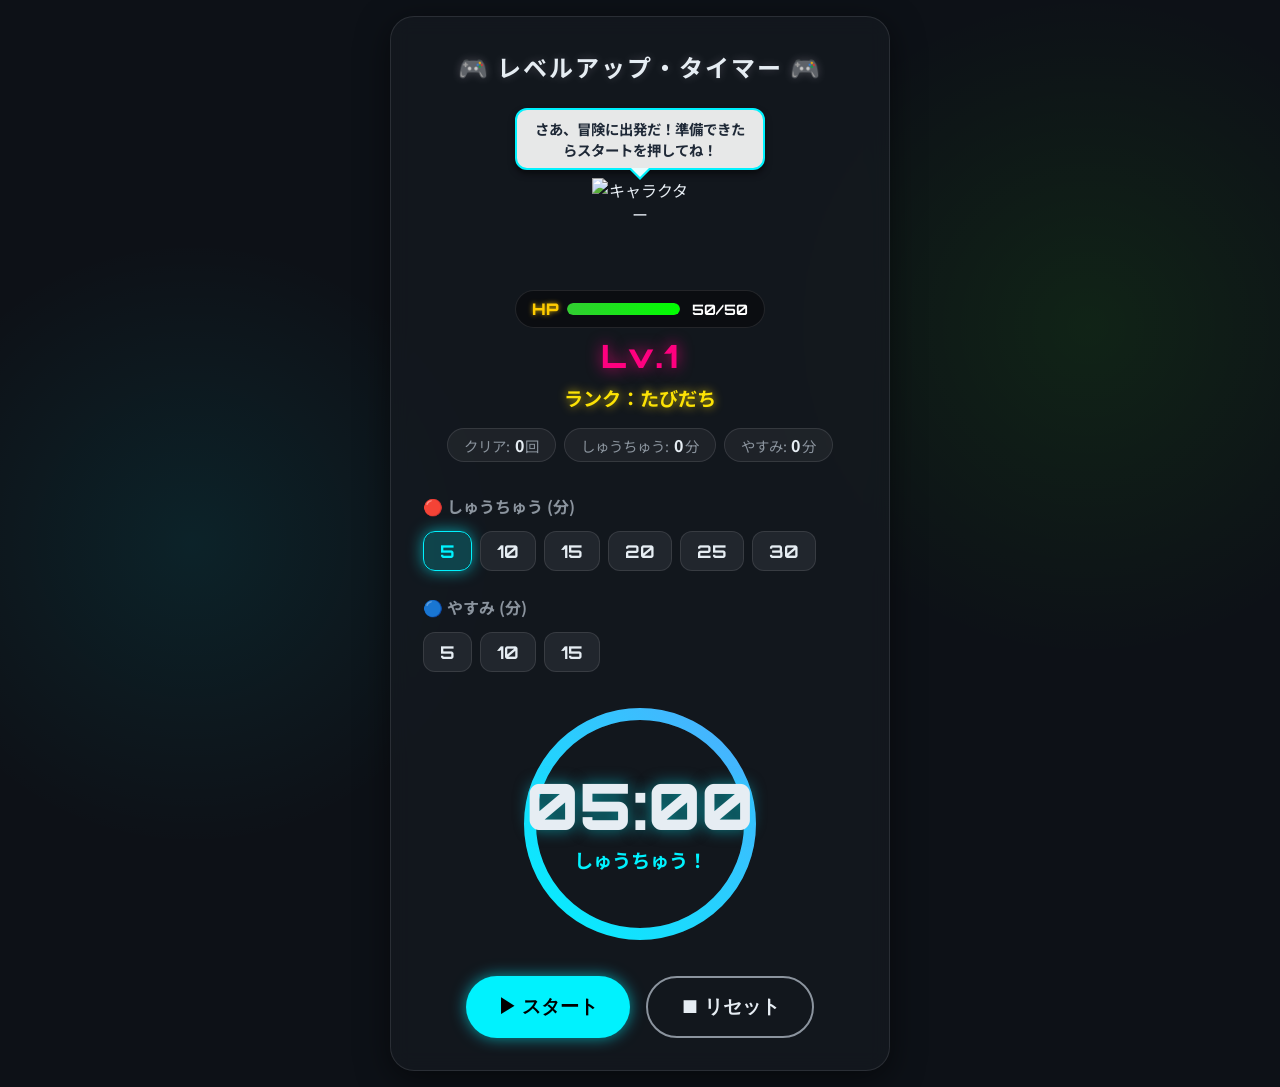
==== index.html @ f7cc22b0 "Add files via upload" ====
<!DOCTYPE html>
<html lang="ja">
<head>
  <meta charset="UTF-8">
  <meta name="viewport" content="width=device-width, initial-scale=1.0">
  <title>かっこいいタイマー！</title>
  <link rel="stylesheet" href="style.css">
  <link href="https://fonts.googleapis.com/css2?family=Orbitron:wght@500;700;900&family=Noto+Sans+JP:wght@500;700&display=swap" rel="stylesheet">
</head>
<body>
  <div class="app-container">
    <div class="glass-panel">
      <header>
        <h1>🎮 レベルアップ・タイマー 🎮</h1>
        <div class="status-board">
          <div class="character-display">
            <div id="speech-bubble" class="speech-bubble">さあ、冒険に出発だ！</div>
            <img id="char-img" src="https://api.dicebear.com/9.x/pixel-art/svg?seed=たびだち" alt="キャラクター" width="96" height="96">
          </div>
          
          <div class="hp-container">
            <span class="hp-label">HP</span>
            <div class="hp-bar-bg">
              <div id="hp-bar-fill" class="hp-bar-fill"></div>
            </div>
            <span id="hp-text">100/100</span>
          </div>

          <div class="level-display">Lv.<span id="level-count">1</span></div>
          <div class="rank-display">ランク：<span id="rank-name">たびだち</span></div>
          <div class="stats-row">
            <div class="session-counter">クリア: <span id="session-count">0</span>回</div>
            <div class="total-time-counter">しゅうちゅう: <span id="total-time-count">0</span>分</div>
            <div class="total-break-counter">やすみ: <span id="total-break-count">0</span>分</div>
          </div>
        </div>
      </header>

      <main>
        <!-- 時間選択ボタン -->
        <div class="time-selectors">
          <div class="selector-group">
            <h3>🔴 しゅうちゅう (分)</h3>
            <div class="btn-group">
              <button class="time-btn work-btn active" data-time="5">5</button>
              <button class="time-btn work-btn" data-time="10">10</button>
              <button class="time-btn work-btn" data-time="15">15</button>
              <button class="time-btn work-btn" data-time="20">20</button>
              <button class="time-btn work-btn" data-time="25">25</button>
              <button class="time-btn work-btn" data-time="30">30</button>
            </div>
          </div>
          <div class="selector-group">
            <h3>🔵 やすみ (分)</h3>
            <div class="btn-group">
              <button class="time-btn break-btn" data-time="5">5</button>
              <button class="time-btn break-btn" data-time="10">10</button>
              <button class="time-btn break-btn" data-time="15">15</button>
            </div>
          </div>
        </div>

        <!-- タイマー表示 -->
        <div class="timer-display-container">
          <svg class="progress-ring" width="240" height="240">
            <defs>
              <linearGradient id="cyber-gradient" x1="0%" y1="0%" x2="100%" y2="100%">
                <stop offset="0%" stop-color="#00f2fe" />
                <stop offset="100%" stop-color="#4facfe" />
              </linearGradient>
            </defs>
            <circle class="progress-ring-bg" cx="120" cy="120" r="110"></circle>
            <circle class="progress-ring-circle" cx="120" cy="120" r="110"></circle>
          </svg>
          <div class="timer-text" id="timer-display">05:00</div>
          <div class="timer-mode" id="mode-display">しゅうちゅう！</div>
        </div>

        <!-- コントロールボタン -->
        <div class="controls">
          <button id="start-btn" class="control-btn play">▶ スタート</button>
          <button id="pause-btn" class="control-btn pause hidden">⏸ ストップ</button>
          <button id="reset-btn" class="control-btn reset">⏹ リセット</button>
        </div>
      </main>
    </div>
  </div>

  <script src="app.js"></script>
</body>
</html>
---- style.css ----
:root {
  --bg-color: #0d1117;
  --panel-bg: rgba(22, 27, 34, 0.7);
  --text-main: #e6edf3;
  --text-muted: #8b949e;
  --accent-work: #00f2fe; /* Neon Blue */
  --accent-break: #39ff14; /* Neon Green */
  --btn-bg: #21262d;
  --btn-hover: #30363d;
  --border: rgba(255, 255, 255, 0.1);
  --glow-work: 0 0 15px rgba(0, 242, 254, 0.6);
  --glow-break: 0 0 15px rgba(57, 255, 20, 0.6);
}

* {
  box-sizing: border-box;
  margin: 0;
  padding: 0;
}

body {
  font-family: 'Noto Sans JP', sans-serif;
  background-color: var(--bg-color);
  background-image: 
    radial-gradient(circle at 15% 50%, rgba(0, 242, 254, 0.08), transparent 25%),
    radial-gradient(circle at 85% 30%, rgba(57, 255, 20, 0.08), transparent 25%);
  color: var(--text-main);
  min-height: 100vh;
  display: flex;
  align-items: center;
  justify-content: center;
  padding: 1rem;
}

.app-container {
  width: 100%;
  max-width: 500px;
}

.glass-panel {
  background: var(--panel-bg);
  backdrop-filter: blur(10px);
  -webkit-backdrop-filter: blur(10px);
  border: 1px solid var(--border);
  border-radius: 24px;
  padding: 2rem;
  box-shadow: 0 8px 32px rgba(0, 0, 0, 0.5);
}

header {
  text-align: center;
  margin-bottom: 2rem;
}

h1 {
  font-size: 1.5rem;
  font-weight: 700;
  margin-bottom: 0.5rem;
  letter-spacing: 2px;
  text-shadow: 0 0 10px rgba(255, 255, 255, 0.2);
}

.status-board {
  display: flex;
  flex-direction: column;
  align-items: center;
  gap: 0.5rem;
  margin-top: 1rem;
}

.level-display {
  font-family: 'Orbitron', sans-serif;
  font-size: 2rem;
  font-weight: 900;
  color: #ff007f;
  text-shadow: 0 0 15px rgba(255, 0, 127, 0.8);
  letter-spacing: 2px;
}

.rank-display {
  font-size: 1.2rem;
  font-weight: 700;
  color: #fce205;
  text-shadow: 0 0 10px rgba(252, 226, 5, 0.8);
  margin-bottom: 0.5rem;
}

.stats-row {
  display: flex;
  gap: 0.5rem;
  justify-content: center;
  flex-wrap: wrap;
}

.session-counter, .total-time-counter, .total-break-counter {
  font-size: 0.9rem;
  color: var(--text-muted);
  background: rgba(255, 255, 255, 0.05);
  display: inline-block;
  padding: 0.25rem 1rem;
  border-radius: 99px;
  border: 1px solid var(--border);
}

#session-count, #total-time-count, #total-break-count {
  font-weight: 700;
  color: var(--text-main);
  font-size: 1rem;
  margin: 0 0.1rem;
}

.hp-container {
  display: flex;
  align-items: center;
  gap: 0.5rem;
  width: 100%;
  max-width: 250px;
  background: rgba(0, 0, 0, 0.4);
  padding: 0.5rem 1rem;
  border-radius: 99px;
  border: 1px solid var(--border);
  margin-top: 0.5rem;
}

.hp-label {
  font-family: 'Orbitron', sans-serif;
  font-weight: 900;
  color: #ffcc00;
  text-shadow: 0 0 5px rgba(255, 204, 0, 0.8);
}

.hp-bar-bg {
  flex-grow: 1;
  height: 12px;
  background: #333;
  border-radius: 6px;
  overflow: hidden;
  box-shadow: inset 0 2px 4px rgba(0, 0, 0, 0.5);
}

.hp-bar-fill {
  height: 100%;
  background: linear-gradient(90deg, #32cd32, #00ff00);
  width: 100%;
  border-radius: 6px;
  transition: width 1s linear, background 0.3s ease;
  box-shadow: 0 0 10px rgba(0, 255, 0, 0.5);
}

.hp-bar-fill.low {
  background: linear-gradient(90deg, #ff4500, #ff0000);
  box-shadow: 0 0 10px rgba(255, 0, 0, 0.5);
}

#hp-text {
  font-family: 'Orbitron', sans-serif;
  font-size: 0.9rem;
  font-weight: 700;
  color: white;
  min-width: 60px;
  text-align: right;
}

@keyframes levelUpAnimation {
  0% { transform: scale(1); }
  50% { transform: scale(1.3); text-shadow: 0 0 30px rgba(255, 0, 127, 1); }
  100% { transform: scale(1); }
}

.level-up-anim {
  animation: levelUpAnimation 1s ease-in-out;
}

.character-display {
  position: relative;
  display: flex;
  flex-direction: column;
  align-items: center;
  margin-top: 0.5rem;
}

.speech-bubble {
  position: relative;
  background: rgba(255, 255, 255, 0.9);
  color: #1f2937;
  padding: 0.5rem 1rem;
  border-radius: 12px;
  font-weight: 700;
  font-size: 0.9rem;
  box-shadow: 0 4px 6px rgba(0,0,0,0.5);
  z-index: 10;
  max-width: 250px;
  text-align: center;
  margin-bottom: 0.5rem;
  border: 2px solid var(--accent-work);
  animation: float 2s infinite ease-in-out alternate;
}

.speech-bubble::before {
  content: '';
  position: absolute;
  bottom: -12px;
  left: 50%;
  transform: translateX(-50%);
  border-width: 10px 10px 0;
  border-style: solid;
  border-color: var(--accent-work) transparent transparent transparent;
}

.speech-bubble::after {
  content: '';
  position: absolute;
  bottom: -9px;
  left: 50%;
  transform: translateX(-50%);
  border-width: 9px 9px 0;
  border-style: solid;
  border-color: rgba(255, 255, 255, 0.9) transparent transparent transparent;
}

body.break-mode .speech-bubble {
  border-color: var(--accent-break);
}
body.break-mode .speech-bubble::before {
  border-color: var(--accent-break) transparent transparent transparent;
}

@keyframes float {
  0% { transform: translateY(0); }
  100% { transform: translateY(-5px); }
}

.time-selectors {
  display: flex;
  flex-direction: column;
  gap: 1.5rem;
  margin-bottom: 2rem;
}

.selector-group h3 {
  font-size: 1rem;
  margin-bottom: 0.8rem;
  color: var(--text-muted);
}

.btn-group {
  display: flex;
  flex-wrap: wrap;
  gap: 0.5rem;
}

.time-btn {
  background: var(--btn-bg);
  color: var(--text-main);
  border: 1px solid var(--border);
  padding: 0.5rem 1rem;
  border-radius: 12px;
  font-family: 'Orbitron', sans-serif;
  font-size: 1.1rem;
  font-weight: 700;
  cursor: pointer;
  transition: all 0.2s ease;
}

.time-btn:hover {
  background: var(--btn-hover);
  transform: translateY(-2px);
}

.work-btn.active {
  background: rgba(0, 242, 254, 0.2);
  border-color: var(--accent-work);
  color: var(--accent-work);
  box-shadow: var(--glow-work);
}

.break-btn.active {
  background: rgba(57, 255, 20, 0.2);
  border-color: var(--accent-break);
  color: var(--accent-break);
  box-shadow: var(--glow-break);
}

.timer-display-container {
  position: relative;
  width: 240px;
  height: 240px;
  margin: 0 auto 2rem;
  display: flex;
  flex-direction: column;
  align-items: center;
  justify-content: center;
}

.progress-ring {
  position: absolute;
  top: 0;
  left: 0;
  transform: rotate(-90deg);
}

.progress-ring-bg {
  fill: none;
  stroke: rgba(255, 255, 255, 0.05);
  stroke-width: 12;
}

.progress-ring-circle {
  fill: none;
  stroke: url(#cyber-gradient);
  stroke-width: 12;
  stroke-linecap: round;
  stroke-dasharray: 691; /* 2 * pi * r (r=110) */
  stroke-dashoffset: 0;
  transition: stroke-dashoffset 0.1s linear, stroke 0.3s ease;
}

.timer-text {
  font-family: 'Orbitron', sans-serif;
  font-size: 4rem;
  font-weight: 900;
  line-height: 1;
  text-shadow: 0 0 15px rgba(0, 242, 254, 0.5);
  z-index: 1;
}

.timer-mode {
  font-size: 1.2rem;
  font-weight: 700;
  margin-top: 0.5rem;
  color: var(--accent-work);
  z-index: 1;
}

/* Break mode styling override */
body.break-mode .progress-ring-circle {
  stroke: var(--accent-break);
}
body.break-mode .timer-text {
  text-shadow: 0 0 15px rgba(57, 255, 20, 0.5);
}
body.break-mode .timer-mode {
  color: var(--accent-break);
}

.controls {
  display: flex;
  justify-content: center;
  gap: 1rem;
}

.control-btn {
  padding: 1rem 2rem;
  border: none;
  border-radius: 99px;
  font-size: 1.2rem;
  font-weight: 700;
  cursor: pointer;
  transition: all 0.2s ease;
}

.play {
  background: var(--accent-work);
  color: #000;
  box-shadow: var(--glow-work);
}

.play:hover {
  transform: scale(1.05);
}

body.break-mode .play {
  background: var(--accent-break);
  box-shadow: var(--glow-break);
}

.pause {
  background: #ff5e00;
  color: #fff;
  box-shadow: 0 0 15px rgba(255, 94, 0, 0.6);
}

.pause:hover {
  transform: scale(1.05);
}

.reset {
  background: transparent;
  border: 2px solid var(--text-muted);
  color: var(--text-main);
}

.reset:hover {
  background: rgba(255, 255, 255, 0.1);
}

.hidden {
  display: none !important;
}
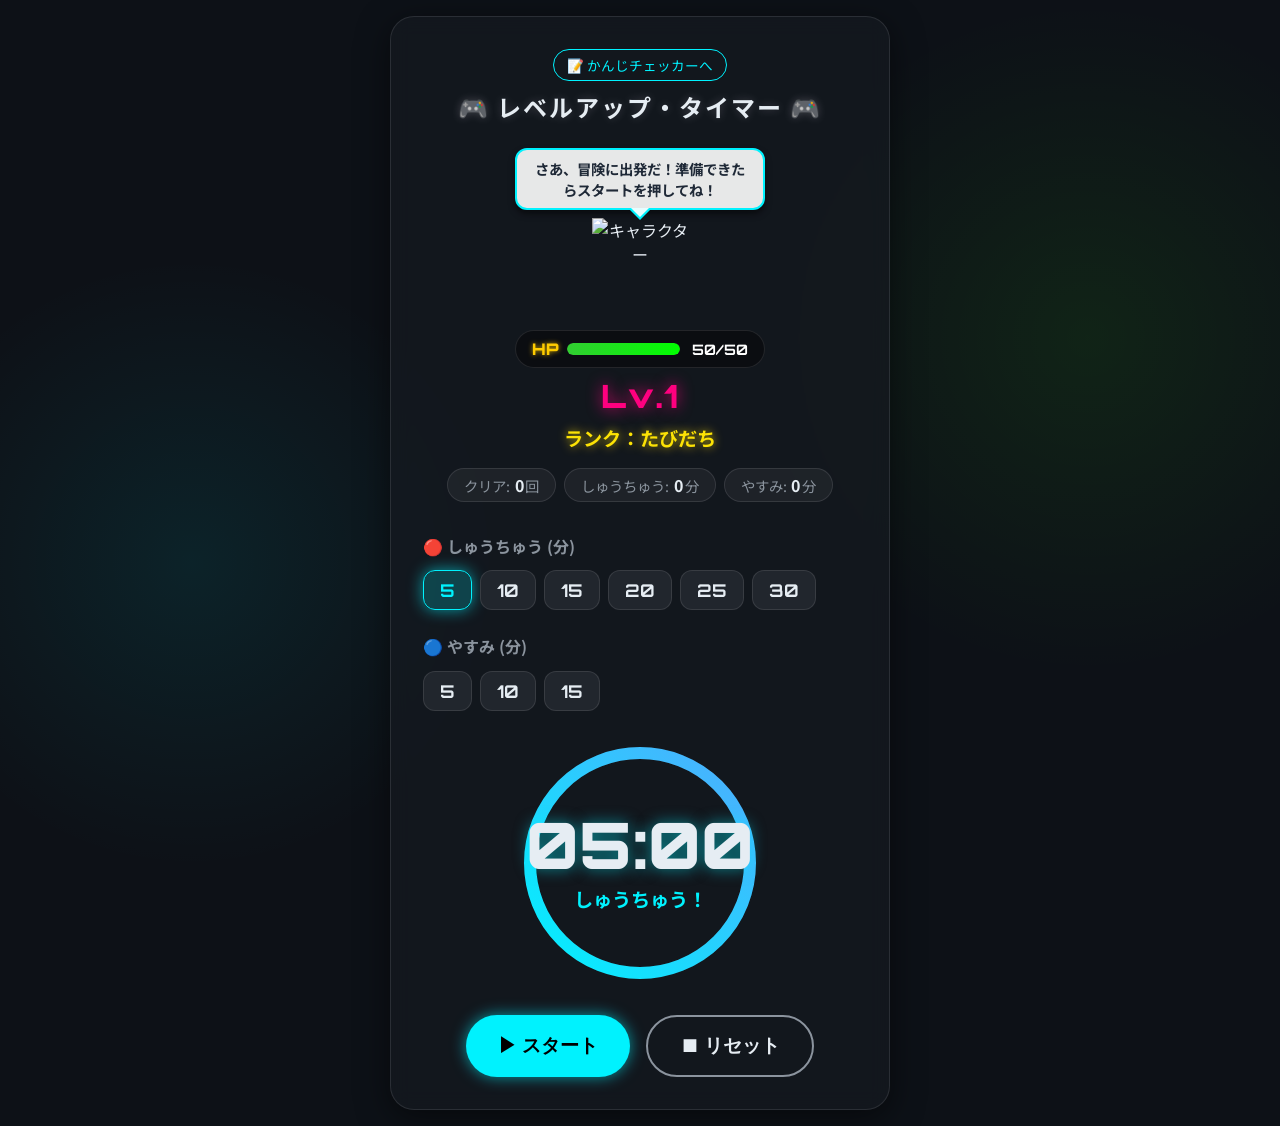
==== commit 548950b6: "Add files via upload" ====
--- a/index.html
+++ b/index.html
@@ -11,6 +11,7 @@
   <div class="app-container">
     <div class="glass-panel">
       <header>
+        <a class="link-btn" href="kanji.html" style="display:inline-block;margin-bottom:0.5rem;color:#00f2fe;text-decoration:none;font-size:0.85rem;border:1px solid #00f2fe;padding:0.3rem 0.8rem;border-radius:99px;">📝 かんじチェッカーへ</a>
         <h1>🎮 レベルアップ・タイマー 🎮</h1>
         <div class="status-board">
           <div class="character-display">
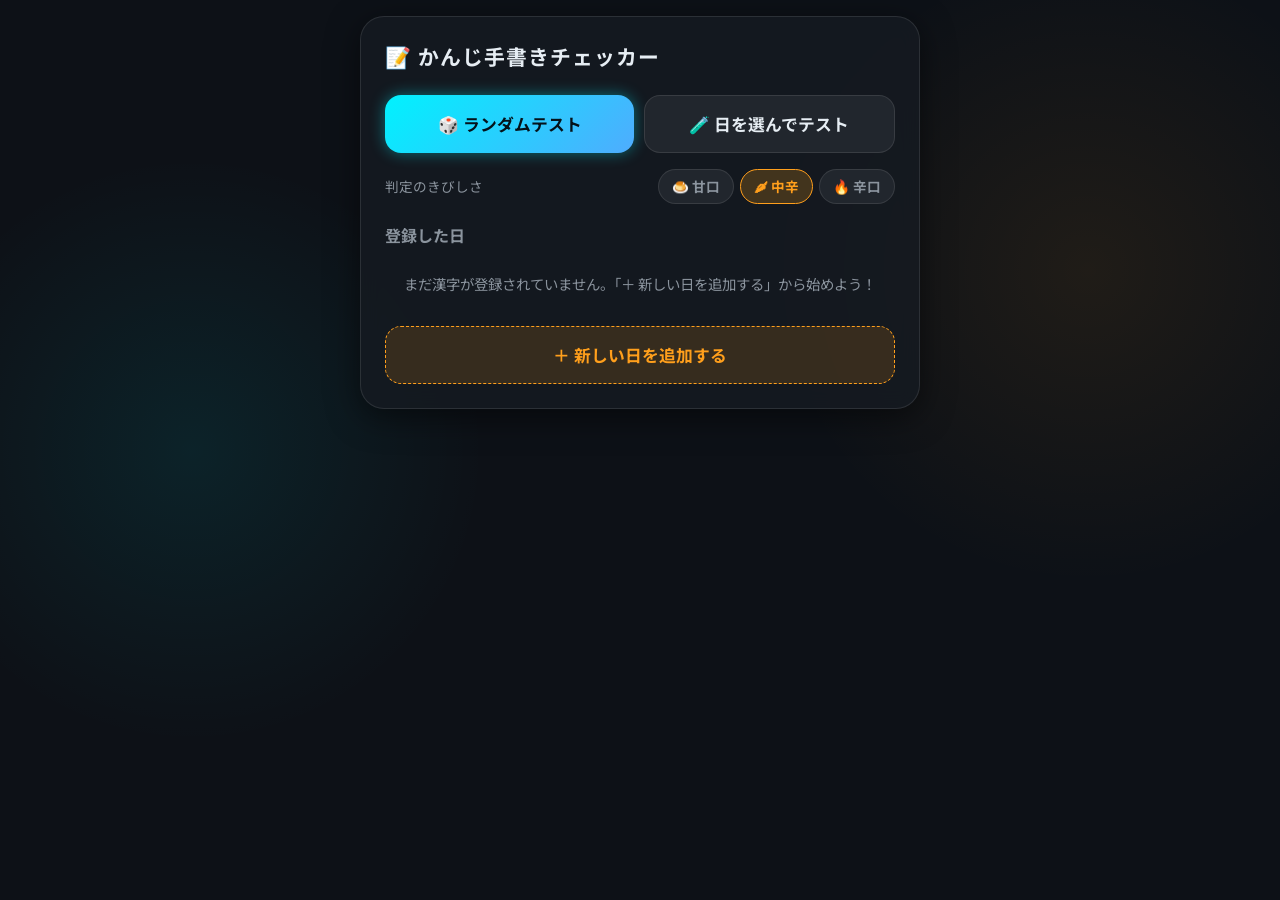
==== commit 0a55506e: "Add files via upload" ====
--- a/index.html
+++ b/index.html
@@ -2,91 +2,173 @@
 <html lang="ja">
 <head>
   <meta charset="UTF-8">
-  <meta name="viewport" content="width=device-width, initial-scale=1.0">
-  <title>かっこいいタイマー！</title>
-  <link rel="stylesheet" href="style.css">
-  <link href="https://fonts.googleapis.com/css2?family=Orbitron:wght@500;700;900&family=Noto+Sans+JP:wght@500;700&display=swap" rel="stylesheet">
+  <meta name="viewport" content="width=device-width, initial-scale=1.0, maximum-scale=1.0, user-scalable=no">
+  <title>かんじ手書きチェッカー</title>
+  <link rel="stylesheet" href="kanji.css">
+  <link href="https://fonts.googleapis.com/css2?family=Noto+Sans+JP:wght@500;700;900&display=swap" rel="stylesheet">
 </head>
 <body>
   <div class="app-container">
     <div class="glass-panel">
-      <header>
-        <a class="link-btn" href="kanji.html" style="display:inline-block;margin-bottom:0.5rem;color:#00f2fe;text-decoration:none;font-size:0.85rem;border:1px solid #00f2fe;padding:0.3rem 0.8rem;border-radius:99px;">📝 かんじチェッカーへ</a>
-        <h1>🎮 レベルアップ・タイマー 🎮</h1>
-        <div class="status-board">
-          <div class="character-display">
-            <div id="speech-bubble" class="speech-bubble">さあ、冒険に出発だ！</div>
-            <img id="char-img" src="https://api.dicebear.com/9.x/pixel-art/svg?seed=たびだち" alt="キャラクター" width="96" height="96">
-          </div>
-          
-          <div class="hp-container">
-            <span class="hp-label">HP</span>
-            <div class="hp-bar-bg">
-              <div id="hp-bar-fill" class="hp-bar-fill"></div>
-            </div>
-            <span id="hp-text">100/100</span>
-          </div>
 
-          <div class="level-display">Lv.<span id="level-count">1</span></div>
-          <div class="rank-display">ランク：<span id="rank-name">たびだち</span></div>
-          <div class="stats-row">
-            <div class="session-counter">クリア: <span id="session-count">0</span>回</div>
-            <div class="total-time-counter">しゅうちゅう: <span id="total-time-count">0</span>分</div>
-            <div class="total-break-counter">やすみ: <span id="total-break-count">0</span>分</div>
-          </div>
-        </div>
+      <header class="app-header">
+        <button id="home-title-btn" class="app-title-btn">📝 かんじ手書きチェッカー</button>
       </header>
 
-      <main>
-        <!-- 時間選択ボタン -->
-        <div class="time-selectors">
-          <div class="selector-group">
-            <h3>🔴 しゅうちゅう (分)</h3>
-            <div class="btn-group">
-              <button class="time-btn work-btn active" data-time="5">5</button>
-              <button class="time-btn work-btn" data-time="10">10</button>
-              <button class="time-btn work-btn" data-time="15">15</button>
-              <button class="time-btn work-btn" data-time="20">20</button>
-              <button class="time-btn work-btn" data-time="25">25</button>
-              <button class="time-btn work-btn" data-time="30">30</button>
-            </div>
-          </div>
-          <div class="selector-group">
-            <h3>🔵 やすみ (分)</h3>
-            <div class="btn-group">
-              <button class="time-btn break-btn" data-time="5">5</button>
-              <button class="time-btn break-btn" data-time="10">10</button>
-              <button class="time-btn break-btn" data-time="15">15</button>
-            </div>
+      <!-- ホーム画面 -->
+      <section id="screen-home" class="screen active">
+        <div class="quick-actions">
+          <button id="quick-random-btn" class="big-btn primary">🎲 ランダムテスト</button>
+          <button id="goto-setup-btn" class="big-btn secondary">🧪 日を選んでテスト</button>
+        </div>
+
+        <div class="spice-row">
+          <span class="spice-label">判定のきびしさ</span>
+          <div class="spice-buttons" id="spice-buttons">
+            <button class="spice-btn" data-level="mild">🍮 甘口</button>
+            <button class="spice-btn" data-level="normal">🌶 中辛</button>
+            <button class="spice-btn" data-level="spicy">🔥 辛口</button>
           </div>
         </div>
 
-        <!-- タイマー表示 -->
-        <div class="timer-display-container">
-          <svg class="progress-ring" width="240" height="240">
-            <defs>
-              <linearGradient id="cyber-gradient" x1="0%" y1="0%" x2="100%" y2="100%">
-                <stop offset="0%" stop-color="#00f2fe" />
-                <stop offset="100%" stop-color="#4facfe" />
-              </linearGradient>
-            </defs>
-            <circle class="progress-ring-bg" cx="120" cy="120" r="110"></circle>
-            <circle class="progress-ring-circle" cx="120" cy="120" r="110"></circle>
-          </svg>
-          <div class="timer-text" id="timer-display">05:00</div>
-          <div class="timer-mode" id="mode-display">しゅうちゅう！</div>
+        <div id="weak-card" class="weak-card hidden">
+          <div class="weak-card-text">
+            にがてな漢字が <span id="weak-count">0</span> こあります
+          </div>
+          <button id="weak-quiz-btn" class="small-btn">にがてを練習する</button>
         </div>
 
-        <!-- コントロールボタン -->
-        <div class="controls">
-          <button id="start-btn" class="control-btn play">▶ スタート</button>
-          <button id="pause-btn" class="control-btn pause hidden">⏸ ストップ</button>
-          <button id="reset-btn" class="control-btn reset">⏹ リセット</button>
+        <div class="section-title">登録した日</div>
+        <div id="day-list" class="day-list"></div>
+
+        <button id="add-day-btn" class="big-btn add-day">＋ 新しい日を追加する</button>
+      </section>
+
+      <!-- 日の追加・編集画面 -->
+      <section id="screen-add-day" class="screen">
+        <h2 id="add-day-title">新しい日を追加</h2>
+
+        <label class="field-label" for="day-label-input">この日の名前</label>
+        <input id="day-label-input" type="text" placeholder="例：1日目" class="text-input">
+
+        <div class="input-mode-toggle button-row">
+          <button id="mode-single-btn" class="small-btn active">✏️ 1つずつ入力</button>
+          <button id="mode-bulk-btn" class="small-btn">📋 一括貼り付け</button>
         </div>
-      </main>
+
+        <!-- 1つずつ入力 -->
+        <div id="single-input-area">
+          <div class="single-input-row">
+            <input id="single-kanji-input" type="text" placeholder="漢字（例：夏）" class="text-input single-kanji">
+            <input id="single-reading-input" type="text" placeholder="よみ（省略可）" class="text-input">
+            <input id="single-meaning-input" type="text" placeholder="意味（省略可）" class="text-input">
+          </div>
+          <button id="single-add-btn" class="big-btn add-day">＋ この漢字を追加する</button>
+        </div>
+
+        <!-- 一括貼り付け -->
+        <div id="bulk-input-area" class="hidden">
+          <label class="field-label" for="day-bulk-input">
+            漢字を貼り付け（1行に1つ）<br>
+            <span class="hint">形式：漢字&#9;よみ&#9;意味（タブまたはカンマ区切り。よみ・意味は省略できます）</span>
+          </label>
+          <textarea id="day-bulk-input" class="bulk-textarea" rows="8" placeholder="夏,なつ,あつい季節&#10;休,やすむ,学校を休む&#10;林"></textarea>
+          <button id="bulk-add-btn" class="big-btn add-day">＋ まとめてリストに追加する</button>
+        </div>
+
+        <label class="field-label">登録予定の漢字（<span id="pending-count">0</span>）</label>
+        <div id="pending-list" class="pending-list"></div>
+
+        <div class="button-row">
+          <button id="save-day-btn" class="big-btn primary">保存する</button>
+          <button id="cancel-day-btn" class="big-btn secondary">キャンセル</button>
+        </div>
+      </section>
+
+      <!-- テスト設定画面 -->
+      <section id="screen-quiz-setup" class="screen">
+        <h2>テストを始める</h2>
+
+        <label class="field-label">出題する日</label>
+        <div class="button-row">
+          <button id="select-all-days-btn" class="small-btn">すべて選択</button>
+          <button id="select-none-days-btn" class="small-btn">選択を解除</button>
+        </div>
+        <div id="setup-day-checks" class="day-checks"></div>
+
+        <label class="field-label">出題モード</label>
+        <div class="radio-row" id="mode-radio">
+          <label><input type="radio" name="quiz-mode" value="test" checked> テスト（よみを見て書く）</label>
+          <label><input type="radio" name="quiz-mode" value="trace"> なぞり書き（お手本を見て書く）</label>
+        </div>
+
+        <label class="field-label">出題順</label>
+        <div class="radio-row" id="order-radio">
+          <label><input type="radio" name="quiz-order" value="sequential" checked> 順番どおり</label>
+          <label><input type="radio" name="quiz-order" value="random"> ランダム</label>
+        </div>
+
+        <label class="field-label" for="count-select">問題数</label>
+        <select id="count-select" class="text-input">
+          <option value="all">すべて</option>
+          <option value="5">5問</option>
+          <option value="10">10問</option>
+          <option value="20">20問</option>
+        </select>
+
+        <div class="button-row">
+          <button id="start-quiz-btn" class="big-btn primary">スタート</button>
+          <button id="cancel-setup-btn" class="big-btn secondary">もどる</button>
+        </div>
+      </section>
+
+      <!-- テスト画面 -->
+      <section id="screen-quiz" class="screen">
+        <div class="quiz-top-row">
+          <div class="quiz-progress" id="quiz-progress">問題 1/1</div>
+          <button id="end-quiz-btn" class="small-btn quiz-end-btn">🏁 終了する</button>
+        </div>
+
+        <div class="quiz-prompt" id="quiz-prompt"></div>
+        <div class="quiz-submeta" id="quiz-submeta"></div>
+
+        <div class="quiz-canvas-wrap" id="quiz-canvas-wrap">
+          <canvas id="quiz-canvas"></canvas>
+        </div>
+
+        <div class="button-row">
+          <button id="clear-canvas-btn" class="small-btn">消す</button>
+          <button id="judge-btn" class="big-btn primary">✔ 判定する</button>
+        </div>
+
+        <div id="judge-result" class="judge-result hidden">
+          <div class="judge-badge" id="judge-badge"></div>
+          <div class="judge-score" id="judge-score"></div>
+          <div class="judge-answer" id="judge-answer"></div>
+          <div class="button-row">
+            <button id="retry-question-btn" class="small-btn">もう一度書く</button>
+            <button id="next-question-btn" class="big-btn primary">次へ</button>
+          </div>
+        </div>
+      </section>
+
+      <!-- 結果画面 -->
+      <section id="screen-result" class="screen">
+        <h2>けっか発表！</h2>
+        <div class="result-score" id="result-score"></div>
+        <div id="result-wrong-wrap">
+          <div class="section-title">まちがえた漢字</div>
+          <div id="result-wrong-list" class="wrong-list"></div>
+        </div>
+        <div class="button-row">
+          <button id="retry-wrong-btn" class="big-btn primary">まちがえた漢字だけもう一度</button>
+          <button id="result-home-btn" class="big-btn secondary">ホームへ</button>
+        </div>
+      </section>
+
     </div>
   </div>
 
-  <script src="app.js"></script>
+  <script src="kanji.js"></script>
 </body>
 </html>
--- a/kanji.css
+++ b/kanji.css
@@ -0,0 +1,572 @@
+:root {
+  --bg-color: #0d1117;
+  --panel-bg: rgba(22, 27, 34, 0.85);
+  --text-main: #e6edf3;
+  --text-muted: #8b949e;
+  --accent: #00f2fe;
+  --accent-2: #ff9f1c;
+  --good: #39ff14;
+  --bad: #ff3b5c;
+  --btn-bg: #21262d;
+  --btn-hover: #30363d;
+  --border: rgba(255, 255, 255, 0.1);
+}
+
+* {
+  box-sizing: border-box;
+  margin: 0;
+  padding: 0;
+}
+
+body {
+  font-family: 'Noto Sans JP', sans-serif;
+  background-color: var(--bg-color);
+  background-image:
+    radial-gradient(circle at 15% 50%, rgba(0, 242, 254, 0.08), transparent 25%),
+    radial-gradient(circle at 85% 30%, rgba(255, 159, 28, 0.08), transparent 25%);
+  color: var(--text-main);
+  min-height: 100vh;
+  display: flex;
+  justify-content: center;
+  padding: 1rem;
+}
+
+.app-container {
+  width: 100%;
+  max-width: 560px;
+}
+
+.glass-panel {
+  background: var(--panel-bg);
+  backdrop-filter: blur(10px);
+  -webkit-backdrop-filter: blur(10px);
+  border: 1px solid var(--border);
+  border-radius: 24px;
+  padding: 1.5rem;
+  box-shadow: 0 8px 32px rgba(0, 0, 0, 0.5);
+}
+
+.app-header {
+  display: flex;
+  align-items: center;
+  justify-content: space-between;
+  margin-bottom: 1.5rem;
+  flex-wrap: wrap;
+  gap: 0.5rem;
+}
+
+.app-title-btn {
+  background: none;
+  border: none;
+  color: var(--text-main);
+  font-family: inherit;
+  font-size: 1.3rem;
+  font-weight: 700;
+  letter-spacing: 1px;
+  cursor: pointer;
+  padding: 0.3rem 0.4rem;
+  margin: -0.3rem -0.4rem;
+  border-radius: 10px;
+}
+
+.app-title-btn:hover {
+  background: rgba(255, 255, 255, 0.08);
+  color: var(--accent);
+}
+
+.screen {
+  display: none;
+}
+
+.screen.active {
+  display: block;
+  animation: fadeIn 0.2s ease;
+}
+
+@keyframes fadeIn {
+  from { opacity: 0; transform: translateY(6px); }
+  to { opacity: 1; transform: translateY(0); }
+}
+
+.section-title {
+  font-size: 1rem;
+  font-weight: 700;
+  color: var(--text-muted);
+  margin: 1.2rem 0 0.6rem;
+}
+
+/* Buttons */
+.big-btn {
+  display: block;
+  width: 100%;
+  padding: 1rem;
+  border: none;
+  border-radius: 16px;
+  font-size: 1.05rem;
+  font-weight: 700;
+  cursor: pointer;
+  transition: all 0.15s ease;
+  font-family: inherit;
+}
+
+.big-btn.primary {
+  background: linear-gradient(135deg, var(--accent), #4facfe);
+  color: #04121a;
+  box-shadow: 0 0 15px rgba(0, 242, 254, 0.4);
+}
+
+.big-btn.secondary {
+  background: var(--btn-bg);
+  color: var(--text-main);
+  border: 1px solid var(--border);
+}
+
+.big-btn.add-day {
+  background: rgba(255, 159, 28, 0.15);
+  color: var(--accent-2);
+  border: 1px dashed var(--accent-2);
+  margin-top: 1rem;
+}
+
+.big-btn:hover {
+  transform: translateY(-2px);
+}
+
+.small-btn {
+  background: var(--btn-bg);
+  color: var(--text-main);
+  border: 1px solid var(--border);
+  padding: 0.55rem 1rem;
+  border-radius: 12px;
+  font-size: 0.9rem;
+  font-weight: 700;
+  cursor: pointer;
+  font-family: inherit;
+}
+
+.small-btn:hover {
+  background: var(--btn-hover);
+}
+
+.button-row {
+  display: flex;
+  gap: 0.6rem;
+  margin-top: 0.8rem;
+  flex-wrap: wrap;
+}
+
+.button-row .big-btn,
+.button-row .small-btn {
+  flex: 1;
+  min-width: 120px;
+}
+
+/* Home */
+.quick-actions {
+  display: flex;
+  gap: 0.6rem;
+  margin-bottom: 1rem;
+}
+
+.quick-actions .big-btn {
+  flex: 1;
+}
+
+.spice-row {
+  display: flex;
+  align-items: center;
+  justify-content: space-between;
+  gap: 0.6rem;
+  flex-wrap: wrap;
+  margin-bottom: 1rem;
+}
+
+.spice-label {
+  font-size: 0.85rem;
+  color: var(--text-muted);
+}
+
+.spice-buttons {
+  display: flex;
+  gap: 0.4rem;
+}
+
+.spice-btn {
+  background: var(--btn-bg);
+  color: var(--text-muted);
+  border: 1px solid var(--border);
+  padding: 0.4rem 0.8rem;
+  border-radius: 99px;
+  font-size: 0.85rem;
+  font-weight: 700;
+  cursor: pointer;
+  font-family: inherit;
+}
+
+.spice-btn:hover {
+  background: var(--btn-hover);
+}
+
+.spice-btn.active {
+  background: rgba(255, 159, 28, 0.2);
+  border-color: var(--accent-2);
+  color: var(--accent-2);
+}
+
+.weak-card {
+  display: flex;
+  align-items: center;
+  justify-content: space-between;
+  gap: 0.6rem;
+  background: rgba(255, 59, 92, 0.12);
+  border: 1px solid rgba(255, 59, 92, 0.4);
+  border-radius: 14px;
+  padding: 0.8rem 1rem;
+  margin-bottom: 0.5rem;
+  flex-wrap: wrap;
+}
+
+.weak-card.hidden {
+  display: none;
+}
+
+.weak-card-text {
+  font-weight: 700;
+  color: #ffb3c0;
+}
+
+#weak-count {
+  color: var(--bad);
+  font-size: 1.1rem;
+}
+
+.day-list {
+  display: flex;
+  flex-direction: column;
+  gap: 0.6rem;
+}
+
+.day-card {
+  background: rgba(255, 255, 255, 0.04);
+  border: 1px solid var(--border);
+  border-radius: 14px;
+  padding: 0.8rem 1rem;
+}
+
+.day-card-top {
+  display: flex;
+  justify-content: space-between;
+  align-items: center;
+  margin-bottom: 0.5rem;
+}
+
+.day-card-label {
+  font-weight: 700;
+  font-size: 1.05rem;
+}
+
+.day-card-meta {
+  font-size: 0.8rem;
+  color: var(--text-muted);
+}
+
+.day-card-actions {
+  display: flex;
+  gap: 0.5rem;
+  flex-wrap: wrap;
+}
+
+.day-card-actions .small-btn {
+  flex: 1;
+  min-width: 80px;
+}
+
+.empty-msg {
+  color: var(--text-muted);
+  font-size: 0.9rem;
+  text-align: center;
+  padding: 1rem 0;
+}
+
+/* Add day form */
+.field-label {
+  display: block;
+  font-size: 0.9rem;
+  color: var(--text-muted);
+  margin: 1rem 0 0.4rem;
+}
+
+.field-label .hint {
+  font-size: 0.75rem;
+  color: var(--text-muted);
+  font-weight: 400;
+}
+
+.text-input, .bulk-textarea {
+  width: 100%;
+  background: rgba(0, 0, 0, 0.35);
+  border: 1px solid var(--border);
+  color: var(--text-main);
+  border-radius: 10px;
+  padding: 0.7rem 0.9rem;
+  font-size: 1rem;
+  font-family: inherit;
+}
+
+.bulk-textarea {
+  resize: vertical;
+  line-height: 1.6;
+}
+
+.input-mode-toggle .small-btn.active {
+  background: rgba(0, 242, 254, 0.2);
+  border-color: var(--accent);
+  color: var(--accent);
+}
+
+.single-input-row {
+  display: flex;
+  flex-direction: column;
+  gap: 0.5rem;
+  margin-top: 0.6rem;
+}
+
+.single-input-row .single-kanji {
+  font-size: 1.3rem;
+  text-align: center;
+  font-weight: 700;
+}
+
+.pending-list {
+  display: flex;
+  flex-direction: column;
+  gap: 0.4rem;
+  max-height: 260px;
+  overflow-y: auto;
+  padding: 0.5rem;
+  background: rgba(0, 0, 0, 0.25);
+  border-radius: 12px;
+  border: 1px solid var(--border);
+  min-height: 3rem;
+}
+
+.pending-item {
+  display: flex;
+  align-items: center;
+  justify-content: space-between;
+  gap: 0.6rem;
+  background: rgba(255, 255, 255, 0.05);
+  border-radius: 10px;
+  padding: 0.4rem 0.7rem;
+}
+
+.pending-item.pi-suspicious {
+  background: rgba(255, 159, 28, 0.12);
+  border: 1px solid rgba(255, 159, 28, 0.4);
+}
+
+.pending-item.pi-suspicious .pi-sub {
+  color: var(--accent-2);
+}
+
+.pending-item .pi-main {
+  display: flex;
+  align-items: baseline;
+  gap: 0.5rem;
+  overflow: hidden;
+}
+
+.pending-item .pi-kanji {
+  font-weight: 900;
+  font-size: 1.2rem;
+  flex-shrink: 0;
+}
+
+.pending-item .pi-sub {
+  color: var(--text-muted);
+  font-size: 0.8rem;
+  white-space: nowrap;
+  overflow: hidden;
+  text-overflow: ellipsis;
+}
+
+.pending-item .pi-remove {
+  background: none;
+  border: none;
+  color: var(--bad);
+  font-size: 1.1rem;
+  cursor: pointer;
+  flex-shrink: 0;
+}
+
+/* Quiz setup */
+.day-checks {
+  display: flex;
+  flex-direction: column;
+  gap: 0.4rem;
+  max-height: 220px;
+  overflow-y: auto;
+  padding: 0.5rem;
+  background: rgba(0, 0, 0, 0.25);
+  border-radius: 12px;
+  border: 1px solid var(--border);
+}
+
+.day-checks label {
+  display: flex;
+  align-items: center;
+  gap: 0.5rem;
+  padding: 0.3rem 0.2rem;
+}
+
+.radio-row {
+  display: flex;
+  flex-direction: column;
+  gap: 0.4rem;
+  background: rgba(0, 0, 0, 0.25);
+  border-radius: 12px;
+  border: 1px solid var(--border);
+  padding: 0.6rem 0.8rem;
+}
+
+.radio-row label {
+  display: flex;
+  align-items: center;
+  gap: 0.5rem;
+  font-size: 0.95rem;
+}
+
+select.text-input {
+  appearance: auto;
+}
+
+/* Quiz screen */
+.quiz-top-row {
+  display: flex;
+  align-items: center;
+  justify-content: center;
+  position: relative;
+  margin-bottom: 0.6rem;
+}
+
+.quiz-progress {
+  text-align: center;
+  color: var(--text-muted);
+  font-weight: 700;
+}
+
+.quiz-end-btn {
+  position: absolute;
+  right: 0;
+  padding: 0.35rem 0.7rem;
+  font-size: 0.8rem;
+}
+
+.quiz-prompt {
+  text-align: center;
+  font-size: 1.6rem;
+  font-weight: 900;
+  color: var(--accent-2);
+  margin-bottom: 0.2rem;
+  min-height: 2.2rem;
+}
+
+.quiz-submeta {
+  text-align: center;
+  font-size: 0.9rem;
+  color: var(--text-muted);
+  margin-bottom: 0.8rem;
+  min-height: 1.2rem;
+}
+
+.quiz-canvas-wrap {
+  display: flex;
+  justify-content: center;
+  margin-bottom: 0.5rem;
+}
+
+#quiz-canvas {
+  background: #fff;
+  border-radius: 12px;
+  box-shadow: 0 4px 15px rgba(0, 0, 0, 0.4);
+  touch-action: none;
+  cursor: crosshair;
+}
+
+.judge-result {
+  margin-top: 1rem;
+  text-align: center;
+  background: rgba(0, 0, 0, 0.25);
+  border-radius: 14px;
+  padding: 1rem;
+  border: 1px solid var(--border);
+}
+
+.judge-result.hidden {
+  display: none;
+}
+
+.judge-badge {
+  font-size: 2.2rem;
+  font-weight: 900;
+}
+
+.judge-badge.correct {
+  color: var(--good);
+  text-shadow: 0 0 15px rgba(57, 255, 20, 0.6);
+}
+
+.judge-badge.incorrect {
+  color: var(--bad);
+  text-shadow: 0 0 15px rgba(255, 59, 92, 0.6);
+}
+
+.judge-score {
+  color: var(--text-muted);
+  margin: 0.3rem 0 0.6rem;
+}
+
+.judge-answer {
+  font-size: 1.1rem;
+  font-weight: 700;
+}
+
+/* Result screen */
+.result-score {
+  text-align: center;
+  font-size: 2rem;
+  font-weight: 900;
+  color: var(--accent);
+  margin: 0.5rem 0 1rem;
+  text-shadow: 0 0 15px rgba(0, 242, 254, 0.5);
+}
+
+.wrong-list {
+  display: flex;
+  flex-direction: column;
+  gap: 0.4rem;
+}
+
+.wrong-item {
+  display: flex;
+  justify-content: space-between;
+  background: rgba(255, 59, 92, 0.1);
+  border: 1px solid rgba(255, 59, 92, 0.3);
+  border-radius: 10px;
+  padding: 0.5rem 0.9rem;
+  font-size: 0.95rem;
+}
+
+.wrong-item .wi-kanji {
+  font-weight: 900;
+  font-size: 1.2rem;
+}
+
+.wrong-item .wi-score {
+  color: var(--bad);
+  font-weight: 700;
+}
+
+.hidden {
+  display: none !important;
+}
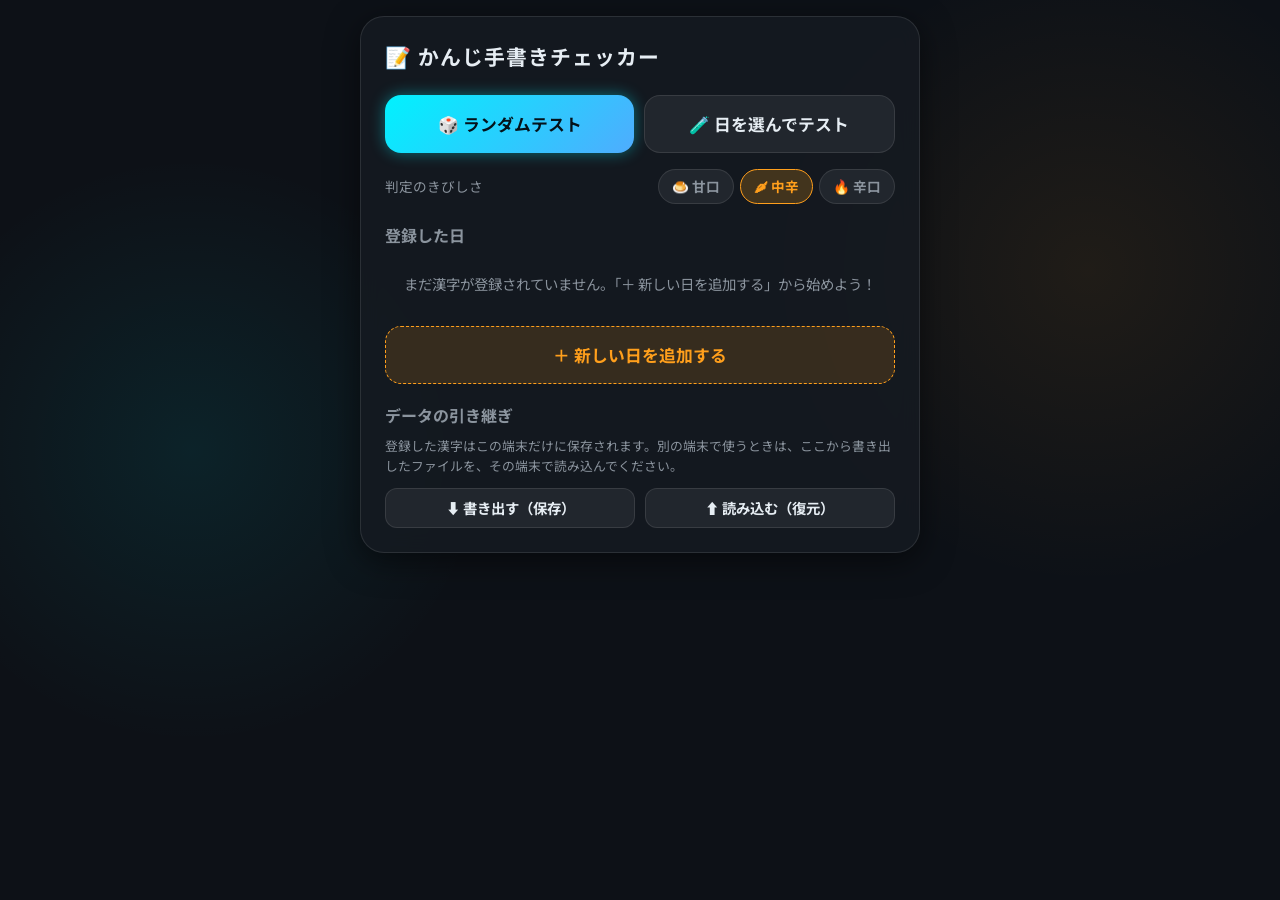
==== commit 710259b9: "Add export/import to transfer data between devices Home screen now has a データの引き継ぎ section: export sa" ====
--- a/index.html
+++ b/index.html
@@ -42,6 +42,14 @@
         <div id="day-list" class="day-list"></div>
 
         <button id="add-day-btn" class="big-btn add-day">＋ 新しい日を追加する</button>
+
+        <div class="section-title">データの引き継ぎ</div>
+        <div class="transfer-note">登録した漢字はこの端末だけに保存されます。別の端末で使うときは、ここから書き出したファイルを、その端末で読み込んでください。</div>
+        <div class="button-row">
+          <button id="export-data-btn" class="small-btn">⬇ 書き出す（保存）</button>
+          <button id="import-data-btn" class="small-btn">⬆ 読み込む（復元）</button>
+        </div>
+        <input id="import-file-input" type="file" accept="application/json,.json" hidden>
       </section>
 
       <!-- 日の追加・編集画面 -->
@@ -60,7 +68,7 @@
         <div id="single-input-area">
           <div class="single-input-row">
             <input id="single-kanji-input" type="text" placeholder="漢字（例：夏）" class="text-input single-kanji">
-            <input id="single-reading-input" type="text" placeholder="よみ（省略可）" class="text-input">
+            <input id="single-reading-input" type="text" placeholder="よみ（空欄なら自動入力）" class="text-input">
             <input id="single-meaning-input" type="text" placeholder="意味（省略可）" class="text-input">
           </div>
           <button id="single-add-btn" class="big-btn add-day">＋ この漢字を追加する</button>
@@ -70,7 +78,7 @@
         <div id="bulk-input-area" class="hidden">
           <label class="field-label" for="day-bulk-input">
             漢字を貼り付け（1行に1つ）<br>
-            <span class="hint">形式：漢字&#9;よみ&#9;意味（タブまたはカンマ区切り。よみ・意味は省略できます）</span>
+            <span class="hint">形式：漢字&#9;よみ&#9;意味（タブ・カンマ「,」・句読点「、」どれで区切ってもOK。漢字だけでもOK、よみは空欄なら自動推定します🔍。意味は省略できます）</span>
           </label>
           <textarea id="day-bulk-input" class="bulk-textarea" rows="8" placeholder="夏,なつ,あつい季節&#10;休,やすむ,学校を休む&#10;林"></textarea>
           <button id="bulk-add-btn" class="big-btn add-day">＋ まとめてリストに追加する</button>
@@ -169,6 +177,7 @@
     </div>
   </div>
 
+  <script src="kanji-readings-data.js"></script>
   <script src="kanji.js"></script>
 </body>
 </html>
--- a/kanji.css
+++ b/kanji.css
@@ -288,6 +288,13 @@
   padding: 1rem 0;
 }
 
+.transfer-note {
+  color: var(--text-muted);
+  font-size: 0.8rem;
+  line-height: 1.5;
+  margin-bottom: 0.6rem;
+}
+
 /* Add day form */
 .field-label {
   display: block;
@@ -369,6 +376,14 @@
   color: var(--accent-2);
 }
 
+.pending-item.pi-guessed {
+  border: 1px solid rgba(0, 242, 254, 0.35);
+}
+
+.pending-item.pi-guessed .pi-sub {
+  color: var(--accent);
+}
+
 .pending-item .pi-main {
   display: flex;
   align-items: baseline;
